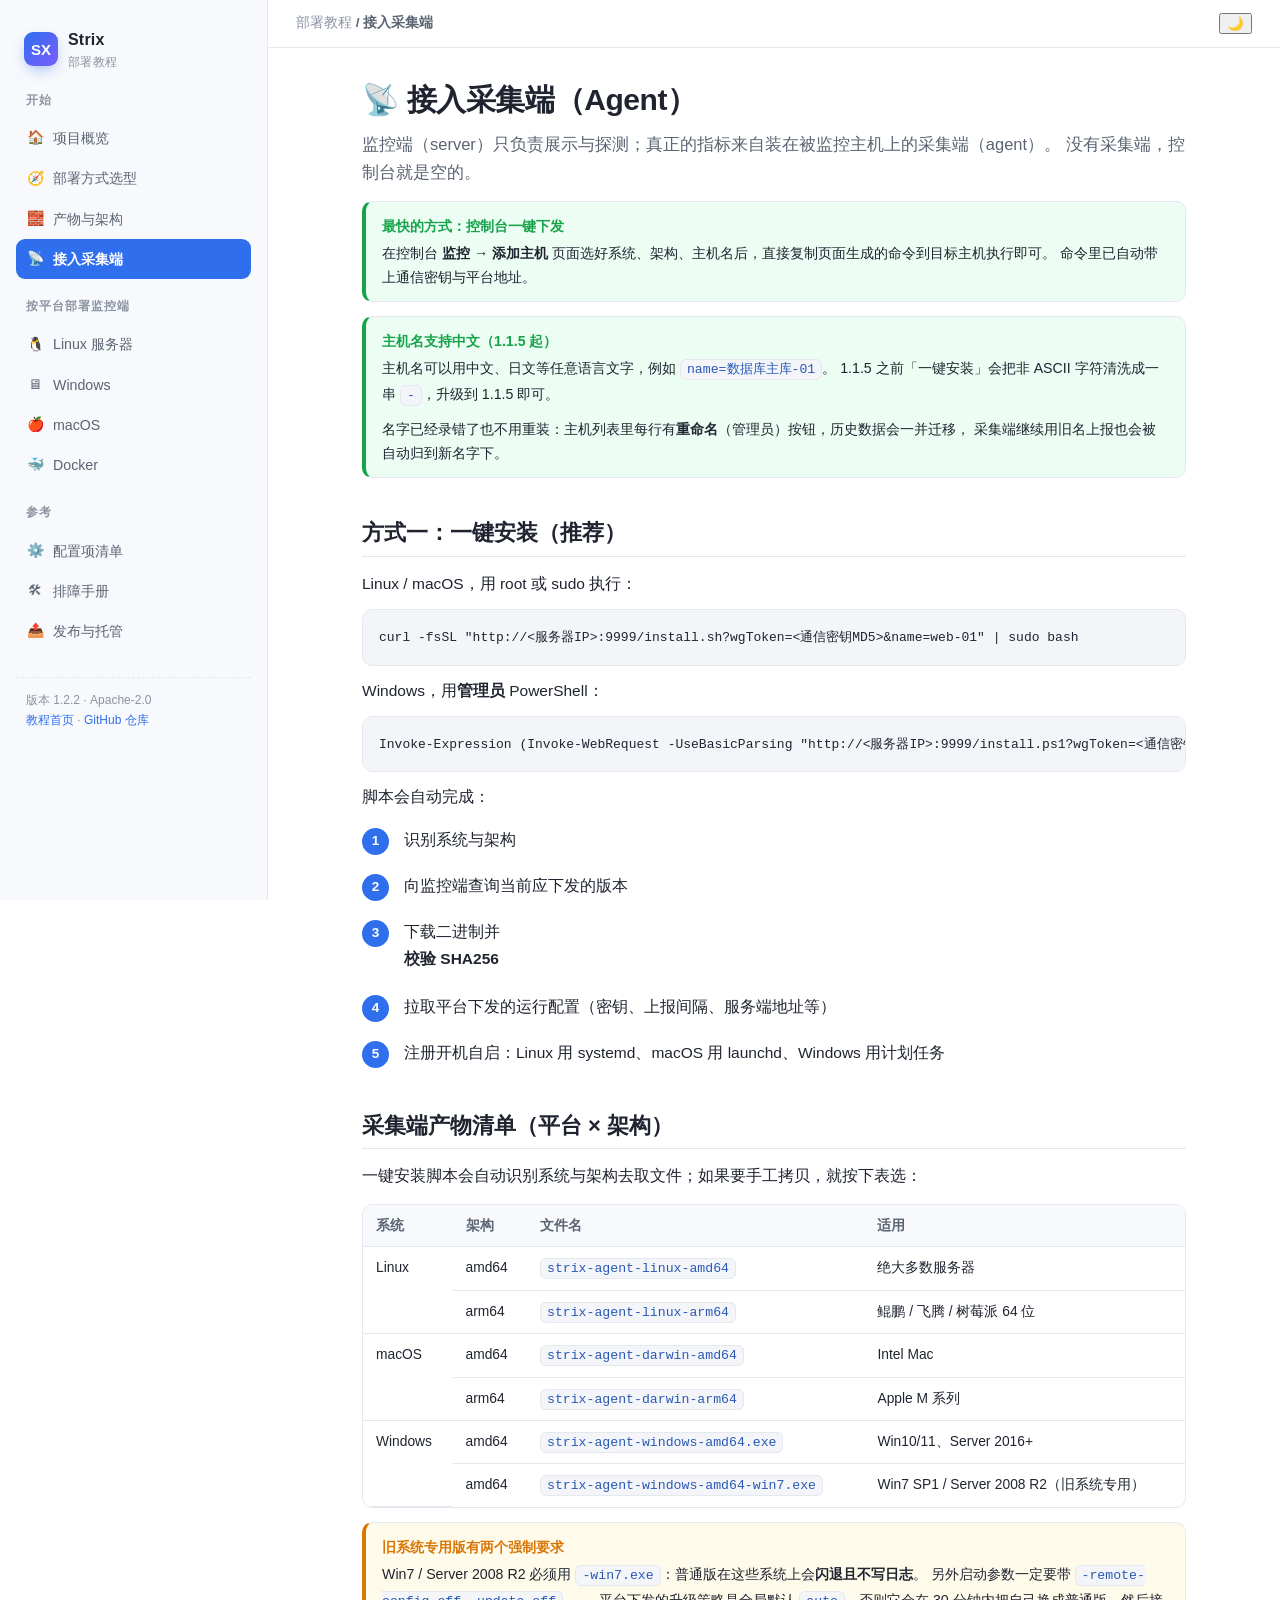
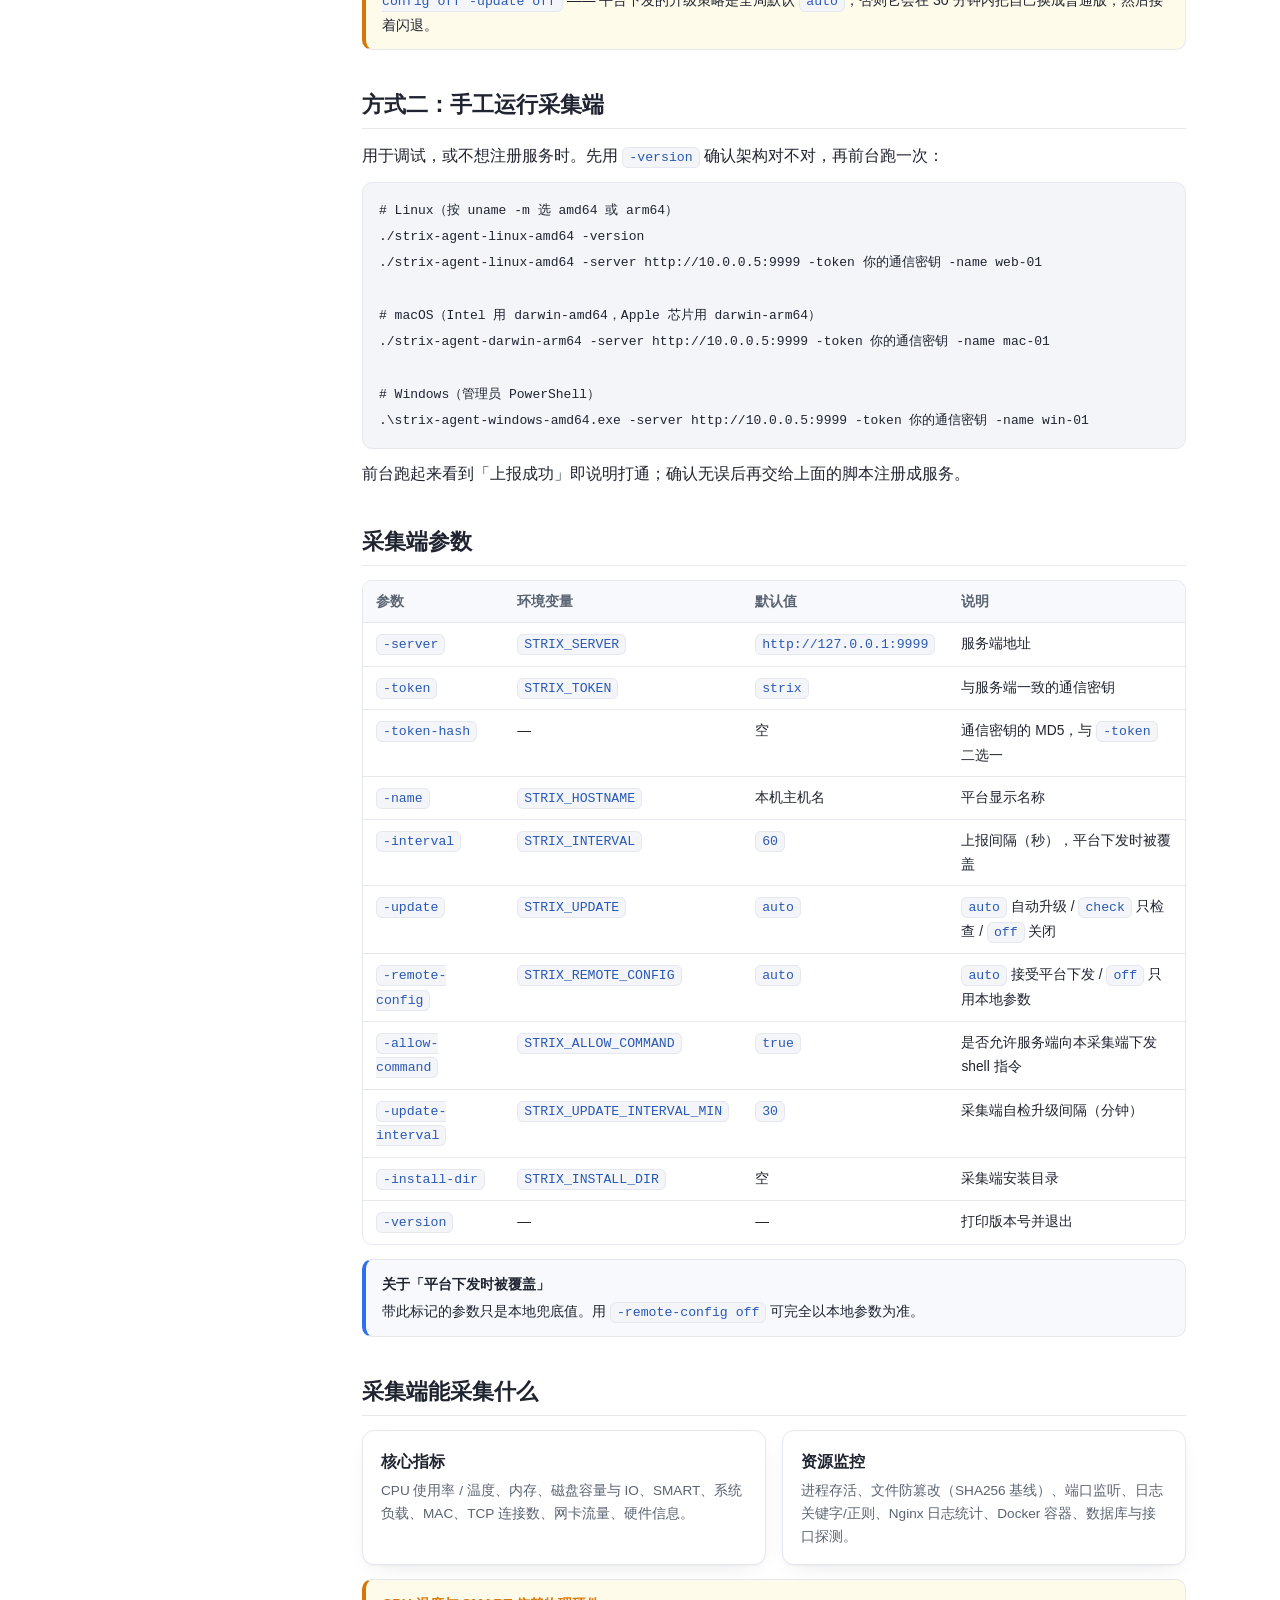
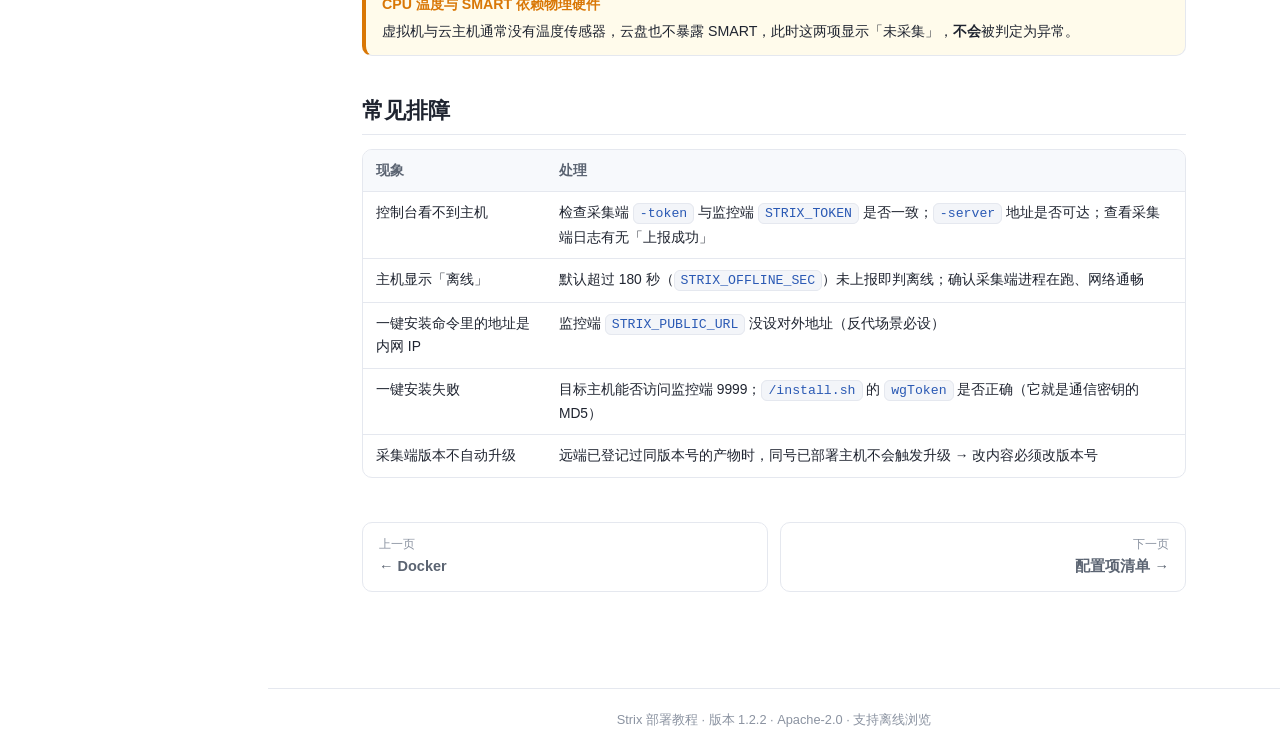
==== agent.html @ f737580f "docs: Strix 部署教程（平台×架构 + Docker + 发布与托管） 11 个页面，纯静态、全相对路径，可直挂 Cloudflare Pages / GitHub Pages。 新增 do" ====
<!DOCTYPE html>
<html lang="zh-CN" data-theme="light">
<head>
<meta charset="UTF-8">
<meta name="viewport" content="width=device-width, initial-scale=1">
<title>接入采集端 · Strix 部署教程</title>
<link rel="icon" type="image/svg+xml" href="assets/favicon.svg">
<link rel="stylesheet" href="assets/style.css">
</head>
<body data-title="接入采集端">
<div class="layout">
  <aside class="sidebar" id="sidebar"></aside>
  <div class="main">
    <header class="topbar">
      <button class="menu-toggle" id="menu-toggle" aria-label="菜单">☰</button>
      <span class="crumb" id="crumb"></span>
      <span class="spacer"></span>
      <button class="menu-toggle" id="theme-toggle" aria-label="切换主题">🌙</button>
    </header>

    <div class="content">
      <h1>📡 接入采集端（Agent）</h1>
      <p class="lead">监控端（server）只负责展示与探测；真正的指标来自装在被监控主机上的采集端（agent）。
      没有采集端，控制台就是空的。</p>

      <div class="callout tip">
        <span class="t">最快的方式：控制台一键下发</span>
        <p>在控制台 <b>监控 → 添加主机</b> 页面选好系统、架构、主机名后，直接复制页面生成的命令到目标主机执行即可。
        命令里已自动带上通信密钥与平台地址。</p>
      </div>

      <div class="callout tip">
        <span class="t">主机名支持中文（1.1.5 起）</span>
        <p>主机名可以用中文、日文等任意语言文字，例如 <code>name=数据库主库-01</code>。
        1.1.5 之前「一键安装」会把非 ASCII 字符清洗成一串 <code>-</code>，升级到 1.1.5 即可。</p>
        <p>名字已经录错了也不用重装：主机列表里每行有<b>重命名</b>（管理员）按钮，历史数据会一并迁移，
        采集端继续用旧名上报也会被自动归到新名字下。</p>
      </div>

      <h2>方式一：一键安装（推荐）</h2>
      <p>Linux / macOS，用 root 或 sudo 执行：</p>
      <pre><code>curl -fsSL "http://&lt;服务器IP&gt;:9999/install.sh?wgToken=&lt;通信密钥MD5&gt;&amp;name=web-01" | sudo bash</code></pre>
      <p>Windows，用<b>管理员</b> PowerShell：</p>
      <pre><code>Invoke-Expression (Invoke-WebRequest -UseBasicParsing "http://&lt;服务器IP&gt;:9999/install.ps1?wgToken=&lt;通信密钥MD5&gt;&amp;name=win-01").Content</code></pre>
      <p>脚本会自动完成：</p>
      <ol class="steps">
        <li>识别系统与架构</li>
        <li>向监控端查询当前应下发的版本</li>
        <li>下载二进制并<b>校验 SHA256</b></li>
        <li>拉取平台下发的运行配置（密钥、上报间隔、服务端地址等）</li>
        <li>注册开机自启：Linux 用 systemd、macOS 用 launchd、Windows 用计划任务</li>
      </ol>

      <h2>采集端产物清单（平台 × 架构）</h2>
      <p>一键安装脚本会自动识别系统与架构去取文件；如果要手工拷贝，就按下表选：</p>
      <div class="table-wrap">
        <table>
          <thead><tr><th>系统</th><th>架构</th><th>文件名</th><th>适用</th></tr></thead>
          <tbody>
            <tr><td rowspan="2">Linux</td><td>amd64</td><td><code>strix-agent-linux-amd64</code></td><td>绝大多数服务器</td></tr>
            <tr><td>arm64</td><td><code>strix-agent-linux-arm64</code></td><td>鲲鹏 / 飞腾 / 树莓派 64 位</td></tr>
            <tr><td rowspan="2">macOS</td><td>amd64</td><td><code>strix-agent-darwin-amd64</code></td><td>Intel Mac</td></tr>
            <tr><td>arm64</td><td><code>strix-agent-darwin-arm64</code></td><td>Apple M 系列</td></tr>
            <tr><td rowspan="2">Windows</td><td>amd64</td><td><code>strix-agent-windows-amd64.exe</code></td><td>Win10/11、Server 2016+</td></tr>
            <tr><td>amd64</td><td><code>strix-agent-windows-amd64-win7.exe</code></td><td>Win7 SP1 / Server 2008 R2（旧系统专用）</td></tr>
          </tbody>
        </table>
      </div>
      <div class="callout warn">
        <span class="t">旧系统专用版有两个强制要求</span>
        <p>Win7 / Server 2008 R2 必须用 <code>-win7.exe</code>：普通版在这些系统上会<b>闪退且不写日志</b>。
        另外启动参数一定要带 <code>-remote-config off -update off</code> —— 平台下发的升级策略是全局默认
        <code>auto</code>，否则它会在 30 分钟内把自己换成普通版，然后接着闪退。</p>
      </div>

      <h2>方式二：手工运行采集端</h2>
      <p>用于调试，或不想注册服务时。先用 <code>-version</code> 确认架构对不对，再前台跑一次：</p>
      <pre><code># Linux（按 uname -m 选 amd64 或 arm64）
./strix-agent-linux-amd64 -version
./strix-agent-linux-amd64 -server http://10.0.0.5:9999 -token 你的通信密钥 -name web-01

# macOS（Intel 用 darwin-amd64，Apple 芯片用 darwin-arm64）
./strix-agent-darwin-arm64 -server http://10.0.0.5:9999 -token 你的通信密钥 -name mac-01

# Windows（管理员 PowerShell）
.\strix-agent-windows-amd64.exe -server http://10.0.0.5:9999 -token 你的通信密钥 -name win-01</code></pre>
      <p>前台跑起来看到「上报成功」即说明打通；确认无误后再交给上面的脚本注册成服务。</p>

      <h2>采集端参数</h2>
      <div class="table-wrap">
        <table>
          <thead><tr><th>参数</th><th>环境变量</th><th>默认值</th><th>说明</th></tr></thead>
          <tbody>
            <tr><td><code>-server</code></td><td><code>STRIX_SERVER</code></td><td><code>http://127.0.0.1:9999</code></td><td>服务端地址</td></tr>
            <tr><td><code>-token</code></td><td><code>STRIX_TOKEN</code></td><td><code>strix</code></td><td>与服务端一致的通信密钥</td></tr>
            <tr><td><code>-token-hash</code></td><td>—</td><td>空</td><td>通信密钥的 MD5，与 <code>-token</code> 二选一</td></tr>
            <tr><td><code>-name</code></td><td><code>STRIX_HOSTNAME</code></td><td>本机主机名</td><td>平台显示名称</td></tr>
            <tr><td><code>-interval</code></td><td><code>STRIX_INTERVAL</code></td><td><code>60</code></td><td>上报间隔（秒），平台下发时被覆盖</td></tr>
            <tr><td><code>-update</code></td><td><code>STRIX_UPDATE</code></td><td><code>auto</code></td><td><code>auto</code> 自动升级 / <code>check</code> 只检查 / <code>off</code> 关闭</td></tr>
            <tr><td><code>-remote-config</code></td><td><code>STRIX_REMOTE_CONFIG</code></td><td><code>auto</code></td><td><code>auto</code> 接受平台下发 / <code>off</code> 只用本地参数</td></tr>
            <tr><td><code>-allow-command</code></td><td><code>STRIX_ALLOW_COMMAND</code></td><td><code>true</code></td><td>是否允许服务端向本采集端下发 shell 指令</td></tr>
            <tr><td><code>-update-interval</code></td><td><code>STRIX_UPDATE_INTERVAL_MIN</code></td><td><code>30</code></td><td>采集端自检升级间隔（分钟）</td></tr>
            <tr><td><code>-install-dir</code></td><td><code>STRIX_INSTALL_DIR</code></td><td>空</td><td>采集端安装目录</td></tr>
            <tr><td><code>-version</code></td><td>—</td><td>—</td><td>打印版本号并退出</td></tr>
          </tbody>
        </table>
      </div>
      <div class="callout">
        <span class="t">关于「平台下发时被覆盖」</span>
        <p>带此标记的参数只是本地兜底值。用 <code>-remote-config off</code> 可完全以本地参数为准。</p>
      </div>

      <h2>采集端能采集什么</h2>
      <div class="grid c2">
        <div class="card"><h3>核心指标</h3><p>CPU 使用率 / 温度、内存、磁盘容量与 IO、SMART、系统负载、MAC、TCP 连接数、网卡流量、硬件信息。</p></div>
        <div class="card"><h3>资源监控</h3><p>进程存活、文件防篡改（SHA256 基线）、端口监听、日志关键字/正则、Nginx 日志统计、Docker 容器、数据库与接口探测。</p></div>
      </div>
      <div class="callout warn">
        <span class="t">CPU 温度与 SMART 依赖物理硬件</span>
        <p>虚拟机与云主机通常没有温度传感器，云盘也不暴露 SMART，此时这两项显示「未采集」，<b>不会</b>被判定为异常。</p>
      </div>

      <h2>常见排障</h2>
      <div class="table-wrap">
        <table>
          <thead><tr><th>现象</th><th>处理</th></tr></thead>
          <tbody>
            <tr><td>控制台看不到主机</td><td>检查采集端 <code>-token</code> 与监控端 <code>STRIX_TOKEN</code> 是否一致；<code>-server</code> 地址是否可达；查看采集端日志有无「上报成功」</td></tr>
            <tr><td>主机显示「离线」</td><td>默认超过 180 秒（<code>STRIX_OFFLINE_SEC</code>）未上报即判离线；确认采集端进程在跑、网络通畅</td></tr>
            <tr><td>一键安装命令里的地址是内网 IP</td><td>监控端 <code>STRIX_PUBLIC_URL</code> 没设对外地址（反代场景必设）</td></tr>
            <tr><td>一键安装失败</td><td>目标主机能否访问监控端 9999；<code>/install.sh</code> 的 <code>wgToken</code> 是否正确（它就是通信密钥的 MD5）</td></tr>
            <tr><td>采集端版本不自动升级</td><td>远端已登记过同版本号的产物时，同号已部署主机不会触发升级 → 改内容必须改版本号</td></tr>
          </tbody>
        </table>
      </div>

      <div class="pager">
        <a href="docker.html"><span class="lbl">上一页</span><b>← Docker</b></a>
        <a class="next" href="config.html"><span class="lbl">下一页</span><b>配置项清单 →</b></a>
      </div>
    </div>
    <footer class="foot">Strix 部署教程 · 版本 1.2.2 · Apache-2.0 · 支持离线浏览</footer>
  </div>
</div>
<script src="assets/site.js"></script>
</body>
</html>
---- assets/style.css ----
/* OpsMonitor 部署教程 · 静态站点样式
   纯本地、零外部依赖，双击 index.html 即可离线浏览 */

:root {
  --primary: #2f6fed;
  --primary-weak: #eaf1ff;
  --primary-strong: #1c50c0;
  --text: #1f2430;
  --text-soft: #5b6472;
  --text-mute: #8b93a1;
  --bg: #ffffff;
  --bg-soft: #f7f9fc;
  --bg-code: #f3f5f9;
  --border: #e5e8ef;
  --card: #ffffff;
  --ok: #16a34a;
  --warn: #d97706;
  --danger: #dc2626;
  --ok-bg: #ecfdf3;
  --warn-bg: #fffbeb;
  --danger-bg: #fef2f2;
  --sidebar-w: 268px;
  --content-w: 880px;
  --radius: 12px;
  --shadow: 0 1px 2px rgba(16,24,40,.04), 0 8px 24px -12px rgba(16,24,40,.14);
  --mono: ui-monospace, SFMono-Regular, "JetBrains Mono", Menlo, Consolas, "Courier New", monospace;
  --sans: -apple-system, BlinkMacSystemFont, "Segoe UI", "PingFang SC", "Hiragino Sans GB",
          "Microsoft YaHei", "Source Han Sans SC", sans-serif;
}

html[data-theme="dark"] {
  --primary: #6b9bff;
  --primary-weak: #1b2740;
  --primary-strong: #8fb3ff;
  --text: #e8ecf4;
  --text-soft: #aab3c2;
  --text-mute: #7c879a;
  --bg: #0f131b;
  --bg-soft: #151a24;
  --bg-code: #1a2130;
  --border: #262e3d;
  --card: #151b26;
  --ok-bg: #10231a;
  --warn-bg: #241d10;
  --danger-bg: #2a1414;
  --shadow: 0 1px 2px rgba(0,0,0,.3), 0 10px 30px -14px rgba(0,0,0,.6);
}

* { box-sizing: border-box; }

html { scroll-behavior: smooth; }

body {
  margin: 0;
  font-family: var(--sans);
  color: var(--text);
  background: var(--bg);
  line-height: 1.7;
  font-size: 15.5px;
  -webkit-font-smoothing: antialiased;
}

a { color: var(--primary); text-decoration: none; }
a:hover { text-decoration: underline; }

/* ---------- 布局 ---------- */
.layout { display: flex; min-height: 100vh; }

.sidebar {
  width: var(--sidebar-w);
  flex: 0 0 var(--sidebar-w);
  border-right: 1px solid var(--border);
  background: var(--bg-soft);
  position: sticky;
  top: 0;
  height: 100vh;
  overflow-y: auto;
  padding: 22px 16px 40px;
}

.main { flex: 1 1 auto; min-width: 0; display: flex; flex-direction: column; }

.topbar {
  position: sticky; top: 0; z-index: 20;
  display: flex; align-items: center; gap: 12px;
  padding: 12px 28px;
  background: color-mix(in srgb, var(--bg) 88%, transparent);
  backdrop-filter: saturate(180%) blur(10px);
  border-bottom: 1px solid var(--border);
}
.topbar .crumb { font-size: 13.5px; color: var(--text-mute); }
.topbar .crumb b { color: var(--text-soft); font-weight: 600; }
.topbar .spacer { flex: 1; }

.content {
  width: 100%; max-width: var(--content-w);
  margin: 0 auto; padding: 32px 28px 96px;
}

/* ---------- 侧栏品牌 ---------- */
.brand { display: flex; align-items: center; gap: 10px; padding: 4px 8px 18px; }
.brand .logo {
  width: 34px; height: 34px; border-radius: 9px;
  background: linear-gradient(135deg, #2f6fed, #7b5cff);
  display: grid; place-items: center; color: #fff; font-weight: 800; font-size: 15px;
  box-shadow: 0 6px 16px -6px rgba(47,111,237,.7);
}
.brand .name { font-weight: 800; font-size: 16px; letter-spacing: .2px; }
.brand .name small { display: block; font-weight: 500; font-size: 11.5px; color: var(--text-mute); letter-spacing: .4px; }

.nav-group { margin-bottom: 18px; }
.nav-group > .g-title {
  font-size: 11.5px; font-weight: 700; letter-spacing: .09em; text-transform: uppercase;
  color: var(--text-mute); padding: 0 10px 8px;
}
.nav-item {
  display: flex; align-items: center; gap: 9px;
  padding: 8px 10px; border-radius: 9px;
  color: var(--text-soft); font-size: 14.2px; font-weight: 500;
  transition: background .15s, color .15s;
}
.nav-item:hover { background: var(--primary-weak); color: var(--primary-strong); text-decoration: none; }
.nav-item.active { background: var(--primary); color: #fff; font-weight: 600; }
.nav-item.active .ico { filter: none; }
.nav-item .ico { width: 18px; text-align: center; font-size: 14px; }

.side-foot { margin-top: 26px; padding: 12px 10px 0; border-top: 1px dashed var(--border); font-size: 12px; color: var(--text-mute); }

/* ---------- 标题 ---------- */
h1, h2, h3, h4 { line-height: 1.35; color: var(--text); }
h1 { font-size: 30px; margin: 0 0 10px; letter-spacing: -.4px; }
h2 { font-size: 22px; margin: 40px 0 14px; padding-bottom: 8px; border-bottom: 1px solid var(--border); }
h3 { font-size: 17px; margin: 26px 0 10px; }
h4 { font-size: 15px; margin: 18px 0 8px; color: var(--text-soft); }
p { margin: 10px 0; }
.lead { font-size: 16.5px; color: var(--text-soft); }

/* ---------- Hero ---------- */
.hero {
  border: 1px solid var(--border);
  border-radius: 16px;
  padding: 30px 30px 26px;
  background:
    radial-gradient(1200px 320px at 100% -30%, color-mix(in srgb, var(--primary) 14%, transparent), transparent 60%),
    var(--card);
  box-shadow: var(--shadow);
  margin-bottom: 26px;
}
.hero h1 { font-size: 34px; }
.hero .lead { max-width: 640px; }
.badges { display: flex; flex-wrap: wrap; gap: 8px; margin: 16px 0 20px; }
.badge {
  font-size: 12.5px; font-weight: 600; padding: 4px 11px; border-radius: 999px;
  background: var(--primary-weak); color: var(--primary-strong); border: 1px solid color-mix(in srgb, var(--primary) 22%, transparent);
}
.badge.g { background: var(--ok-bg); color: var(--ok); border-color: color-mix(in srgb, var(--ok) 25%, transparent); }

.btn-row { display: flex; flex-wrap: wrap; gap: 10px; }
.btn {
  display: inline-flex; align-items: center; gap: 7px;
  padding: 9px 16px; border-radius: 10px; font-weight: 600; font-size: 14.2px;
  border: 1px solid var(--primary); background: var(--primary); color: #fff;
  transition: transform .12s, box-shadow .15s, background .15s; cursor: pointer;
}
.btn:hover { text-decoration: none; background: var(--primary-strong); border-color: var(--primary-strong); transform: translateY(-1px); box-shadow: 0 8px 18px -10px var(--primary); }
.btn.ghost { background: transparent; color: var(--primary); }
.btn.ghost:hover { background: var(--primary-weak); }

/* ---------- 卡片 ---------- */
.grid { display: grid; gap: 16px; }
.grid.c2 { grid-template-columns: repeat(2, 1fr); }
.grid.c3 { grid-template-columns: repeat(3, 1fr); }
.grid.c4 { grid-template-columns: repeat(4, 1fr); }

.card {
  border: 1px solid var(--border); border-radius: var(--radius);
  background: var(--card); padding: 18px 18px 16px; box-shadow: var(--shadow);
  transition: transform .14s, border-color .15s, box-shadow .15s;
}
a.card { color: inherit; display: block; }
a.card:hover { text-decoration: none; transform: translateY(-3px); border-color: color-mix(in srgb, var(--primary) 45%, var(--border)); box-shadow: 0 14px 30px -18px color-mix(in srgb, var(--primary) 60%, transparent); }
.card .c-ico { font-size: 22px; margin-bottom: 8px; }
.card h3 { margin: 2px 0 6px; font-size: 16px; }
.card p { margin: 0; font-size: 13.6px; color: var(--text-soft); }
.card .tag { display: inline-block; margin-top: 10px; font-size: 12px; color: var(--primary-strong); font-weight: 600; }
.card.rainbow { border-left: 4px solid var(--tc, var(--primary)); background: var(--card); background: color-mix(in srgb, var(--tc, var(--primary)) 6%, var(--card)); }

/* ---------- 代码 ---------- */
code {
  font-family: var(--mono); font-size: 13.2px;
  background: var(--bg-code); padding: 2px 6px; border-radius: 6px;
  border: 1px solid var(--border); color: color-mix(in srgb, var(--primary) 70%, var(--text));
}
pre {
  position: relative;
  background: var(--bg-code); border: 1px solid var(--border); border-radius: 10px;
  padding: 14px 46px 14px 16px; overflow-x: auto; margin: 12px 0;
}
pre code { background: none; border: none; padding: 0; color: var(--text); font-size: 13px; line-height: 1.65; }
.copy-btn {
  position: absolute; top: 8px; right: 8px;
  border: 1px solid var(--border); background: var(--card); color: var(--text-mute);
  border-radius: 7px; font-size: 11.5px; padding: 4px 9px; cursor: pointer; font-family: var(--sans);
  opacity: 0; transition: opacity .15s;
}
pre:hover .copy-btn { opacity: 1; }
.copy-btn:hover { color: var(--primary); border-color: var(--primary); }
.copy-btn.done { color: var(--ok); border-color: var(--ok); }

/* ---------- 表格 ---------- */
.table-wrap { overflow-x: auto; border: 1px solid var(--border); border-radius: 10px; margin: 14px 0; }
table { border-collapse: collapse; width: 100%; font-size: 13.8px; }
th, td { padding: 9px 13px; text-align: left; border-bottom: 1px solid var(--border); vertical-align: top; }
th { background: var(--bg-soft); font-weight: 700; color: var(--text-soft); white-space: nowrap; }
tr:last-child td { border-bottom: none; }
tbody tr:hover { background: color-mix(in srgb, var(--primary) 4%, transparent); }

/* ---------- 提示块 ---------- */
.callout {
  border: 1px solid var(--border); border-left: 4px solid var(--primary);
  border-radius: 10px; padding: 12px 16px; margin: 14px 0; background: var(--bg-soft);
  font-size: 14.2px;
}
.callout .t { font-weight: 700; display: block; margin-bottom: 3px; }
.callout.tip { border-left-color: var(--ok); background: var(--ok-bg); }
.callout.tip .t { color: var(--ok); }
.callout.warn { border-left-color: var(--warn); background: var(--warn-bg); }
.callout.warn .t { color: var(--warn); }
.callout.danger { border-left-color: var(--danger); background: var(--danger-bg); }
.callout.danger .t { color: var(--danger); }
.callout p:first-of-type { margin-top: 0; }
.callout p:last-child { margin-bottom: 0; }

/* ---------- 截图 ---------- */
.shots { display: grid; grid-template-columns: repeat(2, 1fr); gap: 14px; margin: 16px 0; }
.shot { border: 1px solid var(--border); border-radius: 10px; overflow: hidden; background: var(--card); box-shadow: var(--shadow); }
.shot img { display: block; width: 100%; height: auto; }
.shot .cap { font-size: 12.5px; color: var(--text-mute); padding: 8px 12px; border-top: 1px solid var(--border); }

/* ---------- 架构图 ---------- */
.arch { border: 1px solid var(--border); border-radius: var(--radius); background: var(--bg-soft); padding: 16px; margin: 16px 0; overflow-x: auto; }
.arch svg { display: block; max-width: 100%; height: auto; }
/* 架构图内的灰阶文字/线条跟随主题（浅色下取值与硬编码一致，深色下自动变亮） */
.arch text[fill="#5b6472"] { fill: var(--text-soft); }
.arch text[fill="#8b93a1"] { fill: var(--text-mute); }
.arch text[fill="#64748b"] { fill: var(--text-soft); }
.arch line[stroke="#8b93a1"] { stroke: var(--text-mute); }
.arch line[stroke="#94a3b8"] { stroke: var(--text-mute); }
.arch marker path[fill="#8b93a1"] { fill: var(--text-mute); }

/* ---------- 步骤 ---------- */
.steps { counter-reset: s; list-style: none; padding: 0; margin: 16px 0; }
.steps > li { position: relative; padding: 0 0 4px 42px; margin-bottom: 16px; }
.steps > li::before {
  counter-increment: s; content: counter(s);
  position: absolute; left: 0; top: 1px;
  width: 27px; height: 27px; border-radius: 50%;
  background: var(--primary); color: #fff; font-weight: 700; font-size: 13.5px;
  display: grid; place-items: center;
}
.steps > li > b { display: block; margin-bottom: 2px; }

/* ---------- 页脚 ---------- */
.foot {
  border-top: 1px solid var(--border); color: var(--text-mute); font-size: 12.8px;
  padding: 20px 28px; text-align: center;
}

/* 上一页 / 下一页 */
.pager { display: flex; justify-content: space-between; gap: 12px; margin-top: 44px; }
.pager a {
  flex: 1; border: 1px solid var(--border); border-radius: 10px; padding: 12px 16px;
  color: var(--text-soft); font-size: 13.6px; background: var(--card);
}
.pager a:hover { border-color: var(--primary); text-decoration: none; color: var(--primary-strong); }
.pager a.next { text-align: right; }
.pager a .lbl { display: block; font-size: 11.5px; color: var(--text-mute); }
.pager a b { font-size: 14.5px; }

/* 移动端 */
.menu-toggle { display: none; }
#theme-toggle { display: inline-grid; } /* 主题按钮始终可见（ID 选择器优先级高于 .menu-toggle） */
@media (max-width: 900px) {
  .sidebar {
    position: fixed; z-index: 60; left: 0; top: 0;
    transform: translateX(-100%); transition: transform .22s; box-shadow: var(--shadow);
  }
  .sidebar.open { transform: translateX(0); }
  .menu-toggle {
    display: inline-grid; place-items: center; width: 36px; height: 36px;
    border: 1px solid var(--border); border-radius: 9px; background: var(--card);
    cursor: pointer; color: var(--text); font-size: 17px;
  }
  .grid.c2, .grid.c3, .grid.c4, .shots { grid-template-columns: 1fr; }
  .content { padding: 22px 16px 80px; }
  .topbar { padding: 10px 16px; }
  .hero { padding: 22px 18px; }
  .hero h1 { font-size: 26px; }
}
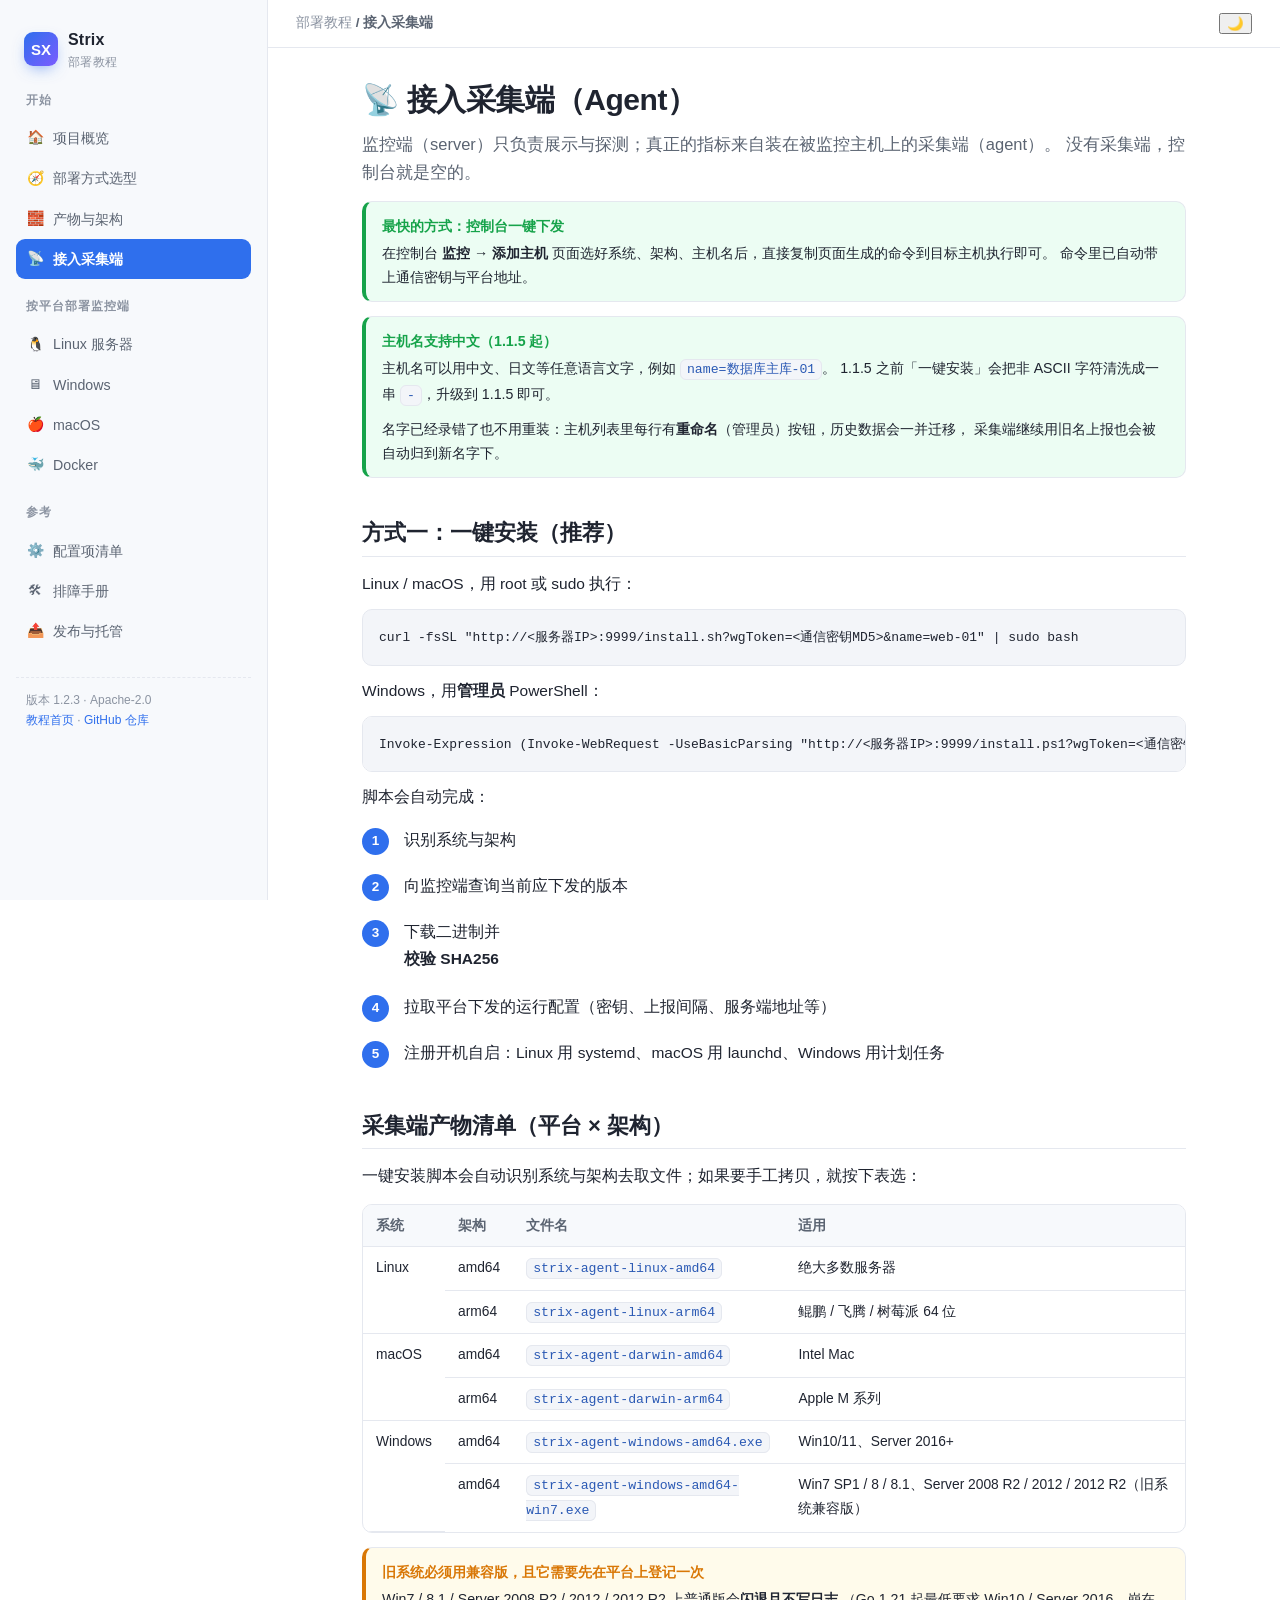
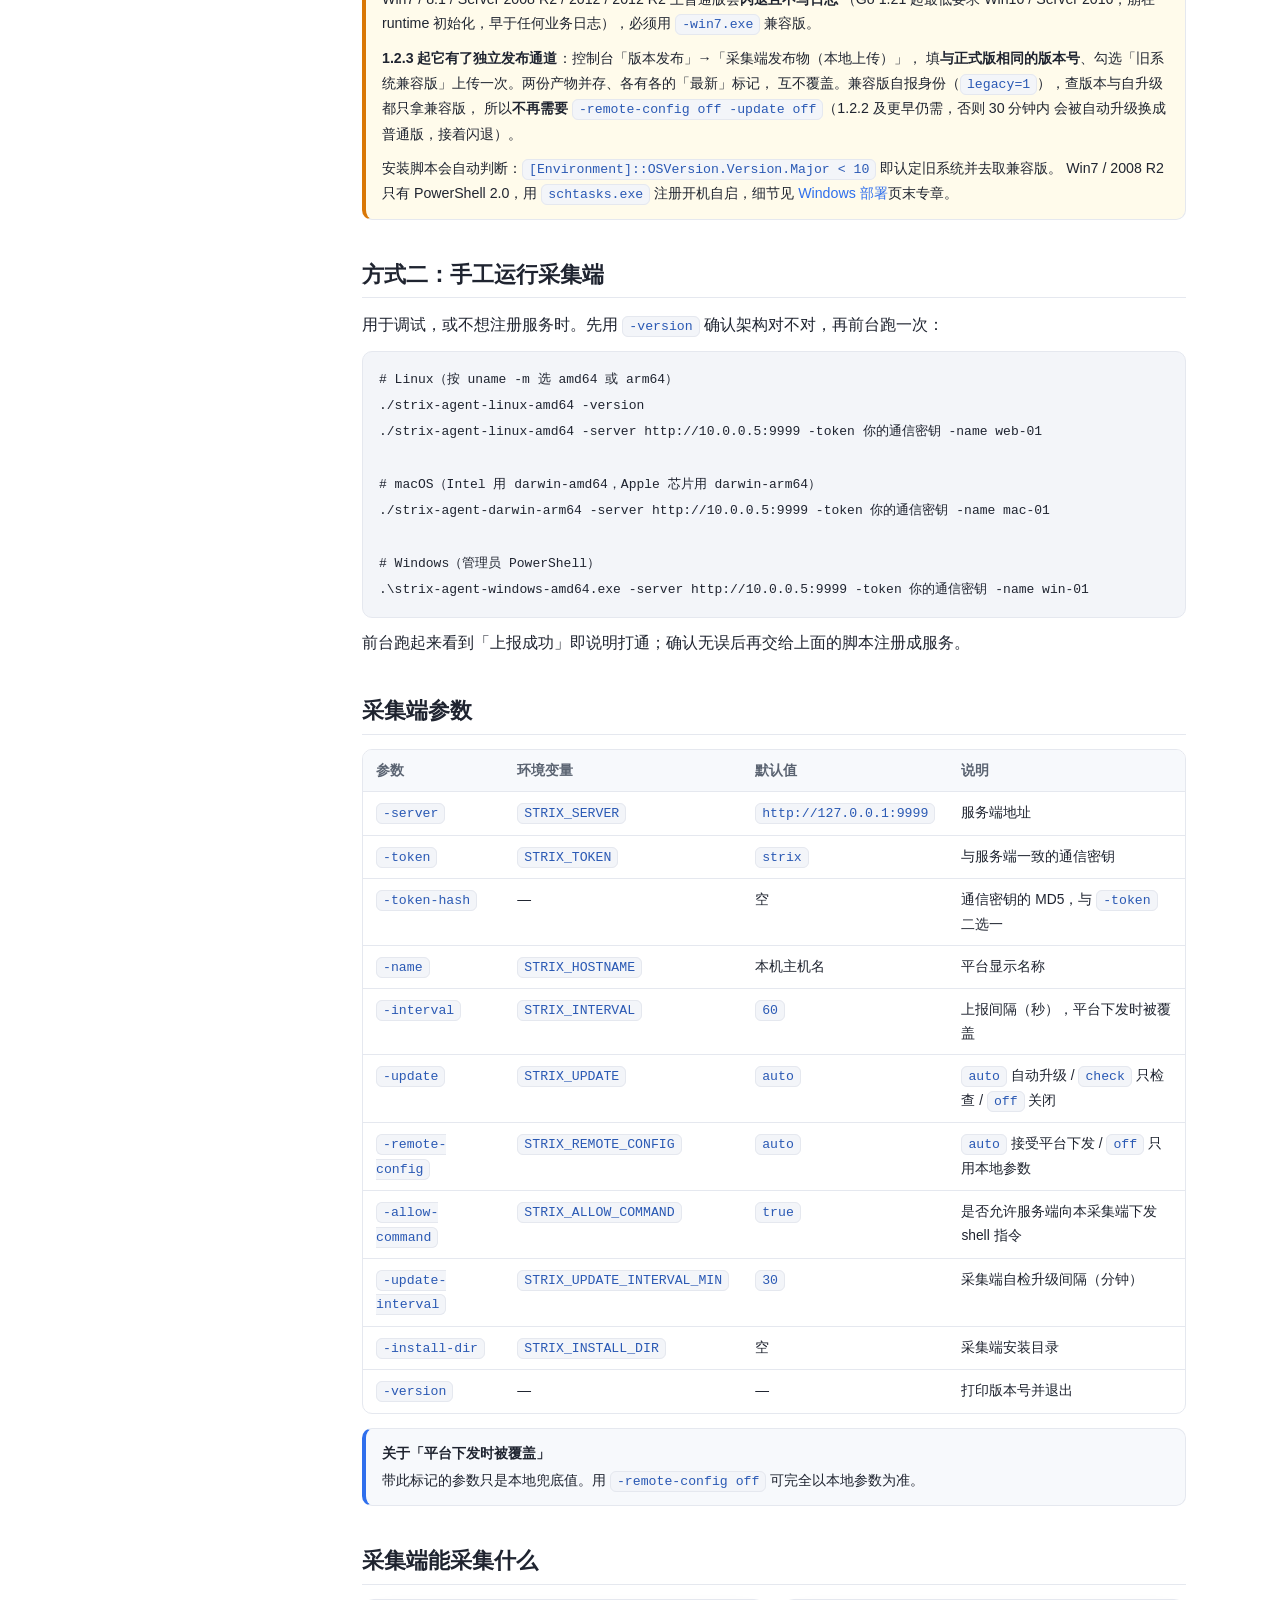
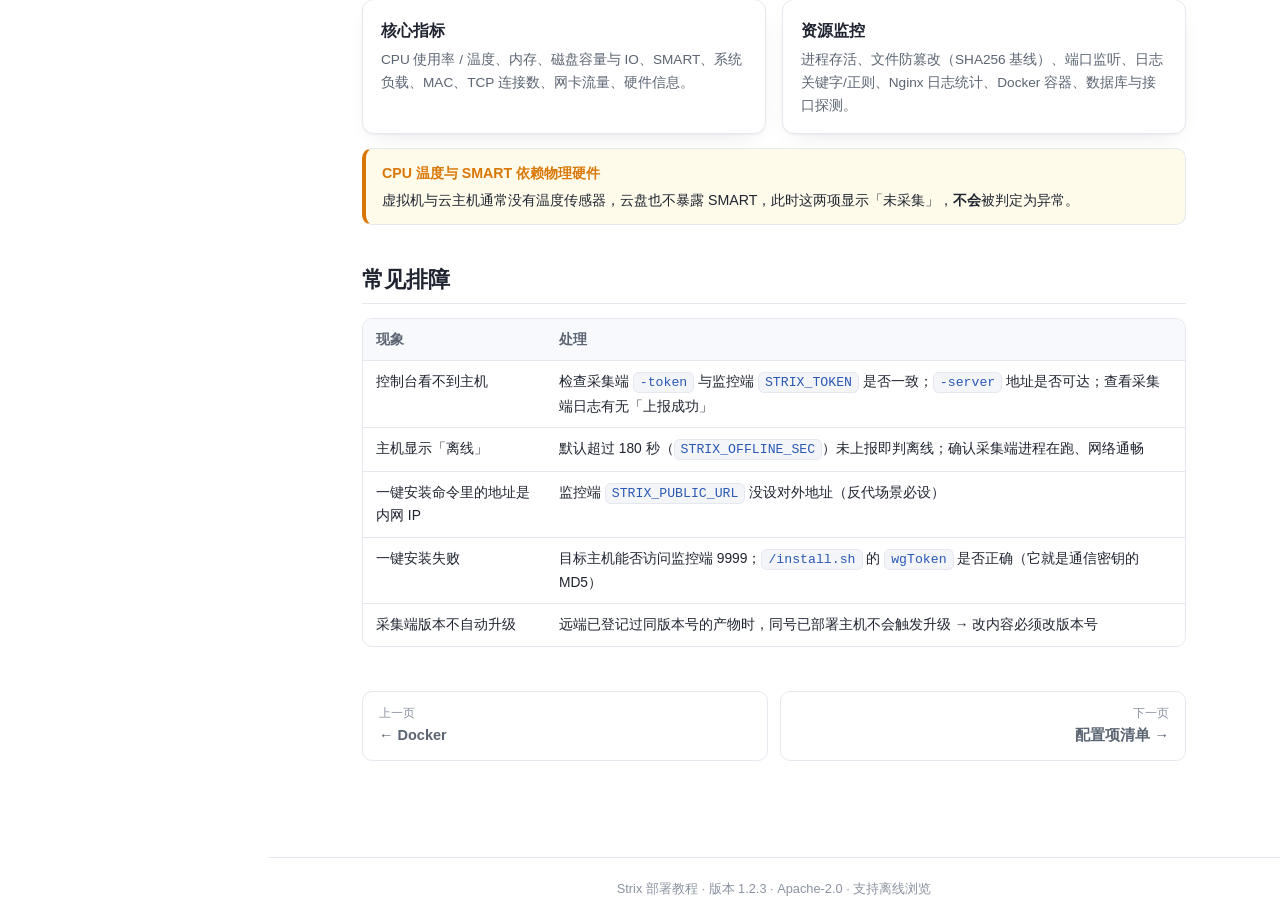
==== commit ceb8e40e: "docs: 补充旧系统兼容版（Win7/8.1/2008R2/2012/2012R2）发布与部署，版本升到 1.2.3 - windows.html 新增「旧系统兼容版」专章：为什么会闪退（Go 1." ====
--- a/agent.html
+++ b/agent.html
@@ -62,15 +62,23 @@
             <tr><td rowspan="2">macOS</td><td>amd64</td><td><code>strix-agent-darwin-amd64</code></td><td>Intel Mac</td></tr>
             <tr><td>arm64</td><td><code>strix-agent-darwin-arm64</code></td><td>Apple M 系列</td></tr>
             <tr><td rowspan="2">Windows</td><td>amd64</td><td><code>strix-agent-windows-amd64.exe</code></td><td>Win10/11、Server 2016+</td></tr>
-            <tr><td>amd64</td><td><code>strix-agent-windows-amd64-win7.exe</code></td><td>Win7 SP1 / Server 2008 R2（旧系统专用）</td></tr>
+            <tr><td>amd64</td><td><code>strix-agent-windows-amd64-win7.exe</code></td><td>Win7 SP1 / 8 / 8.1、Server 2008 R2 / 2012 / 2012 R2（旧系统兼容版）</td></tr>
           </tbody>
         </table>
       </div>
       <div class="callout warn">
-        <span class="t">旧系统专用版有两个强制要求</span>
-        <p>Win7 / Server 2008 R2 必须用 <code>-win7.exe</code>：普通版在这些系统上会<b>闪退且不写日志</b>。
-        另外启动参数一定要带 <code>-remote-config off -update off</code> —— 平台下发的升级策略是全局默认
-        <code>auto</code>，否则它会在 30 分钟内把自己换成普通版，然后接着闪退。</p>
+        <span class="t">旧系统必须用兼容版，且它需要先在平台上登记一次</span>
+        <p>Win7 / 8.1 / Server 2008 R2 / 2012 / 2012 R2 上普通版会<b>闪退且不写日志</b>
+        （Go 1.21 起最低要求 Win10 / Server 2016，崩在 runtime 初始化，早于任何业务日志），必须用
+        <code>-win7.exe</code> 兼容版。</p>
+        <p><b>1.2.3 起它有了独立发布通道</b>：控制台「版本发布」→「采集端发布物（本地上传）」，
+        填<b>与正式版相同的版本号</b>、勾选「旧系统兼容版」上传一次。两份产物并存、各有各的「最新」标记，
+        互不覆盖。兼容版自报身份（<code>legacy=1</code>），查版本与自升级都只拿兼容版，
+        所以<b>不再需要</b> <code>-remote-config off -update off</code>（1.2.2 及更早仍需，否则 30 分钟内
+        会被自动升级换成普通版，接着闪退）。</p>
+        <p>安装脚本会自动判断：<code>[Environment]::OSVersion.Version.Major &lt; 10</code> 即认定旧系统并去取兼容版。
+        Win7 / 2008 R2 只有 PowerShell 2.0，用 <code>schtasks.exe</code> 注册开机自启，细节见
+        <a href="windows.html">Windows 部署</a>页末专章。</p>
       </div>
 
       <h2>方式二：手工运行采集端</h2>
@@ -139,7 +147,7 @@
         <a class="next" href="config.html"><span class="lbl">下一页</span><b>配置项清单 →</b></a>
       </div>
     </div>
-    <footer class="foot">Strix 部署教程 · 版本 1.2.2 · Apache-2.0 · 支持离线浏览</footer>
+    <footer class="foot">Strix 部署教程 · 版本 1.2.3 · Apache-2.0 · 支持离线浏览</footer>
   </div>
 </div>
 <script src="assets/site.js"></script>
